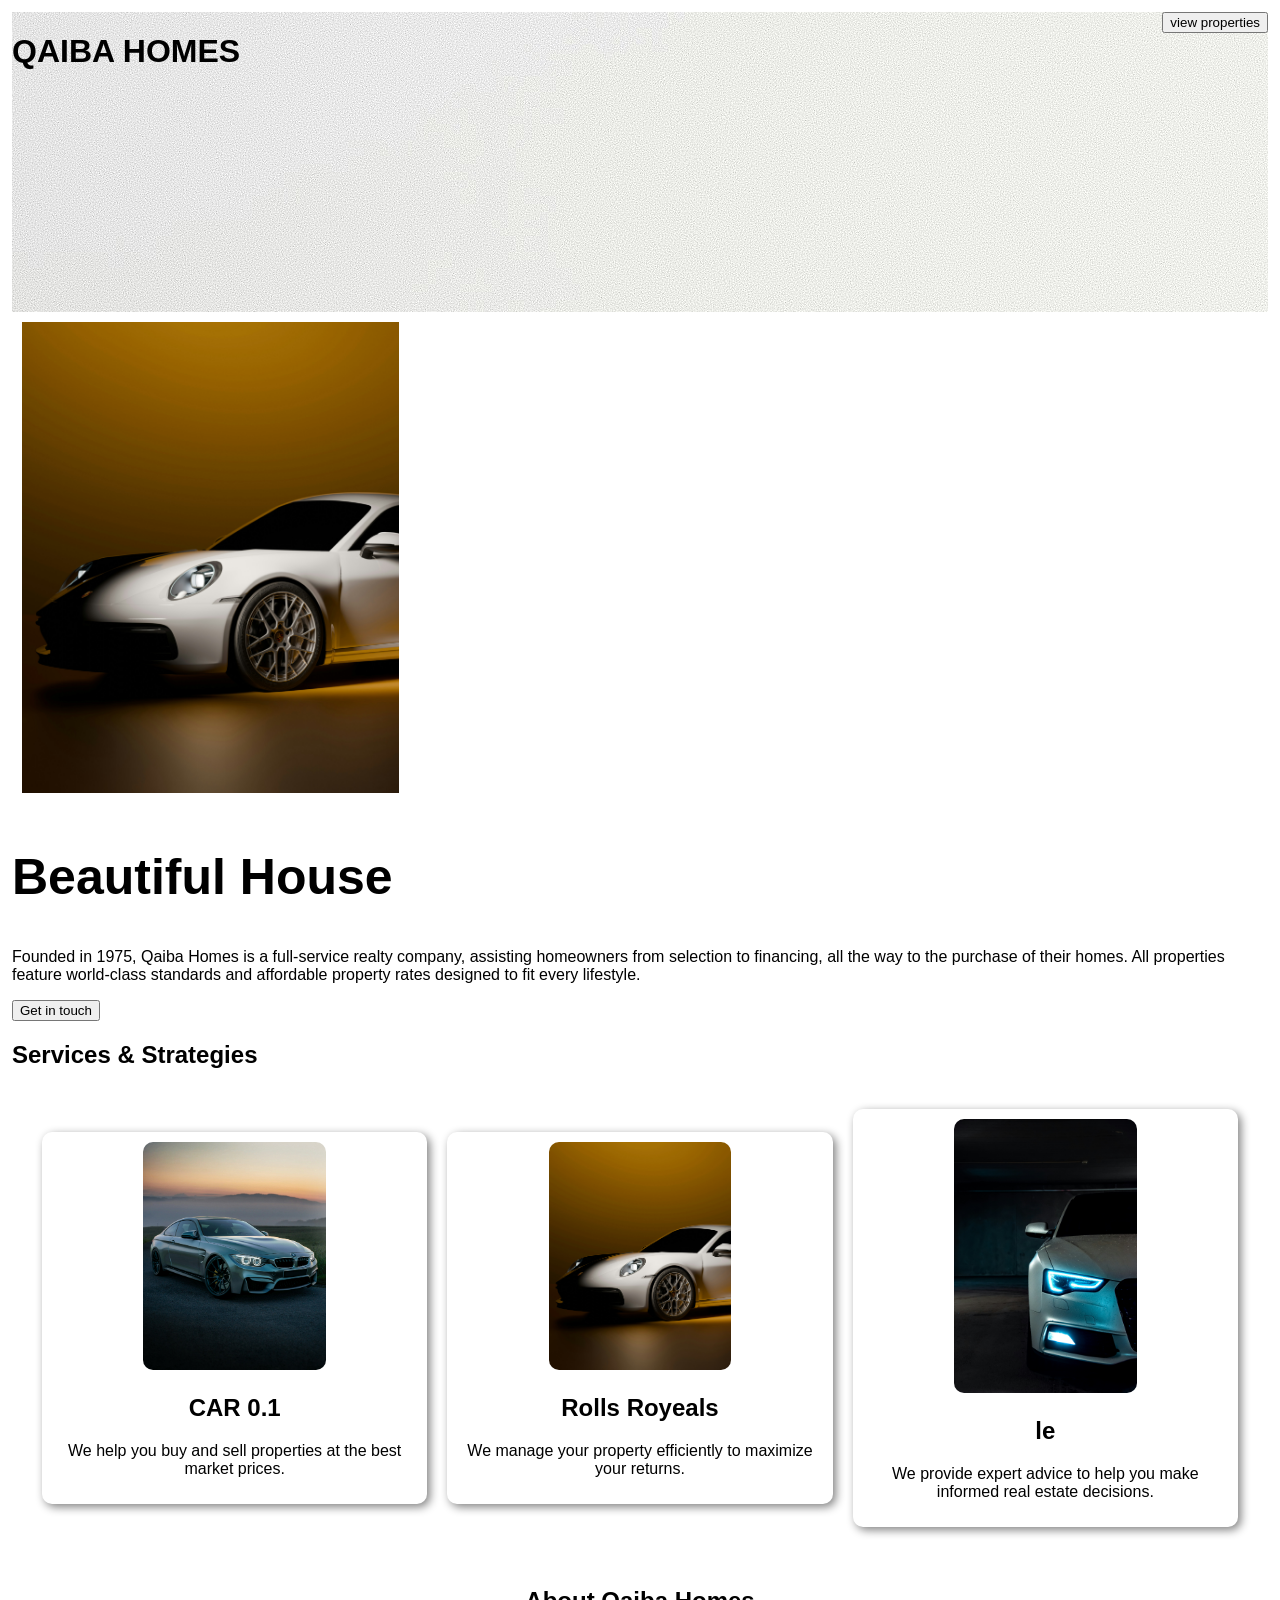
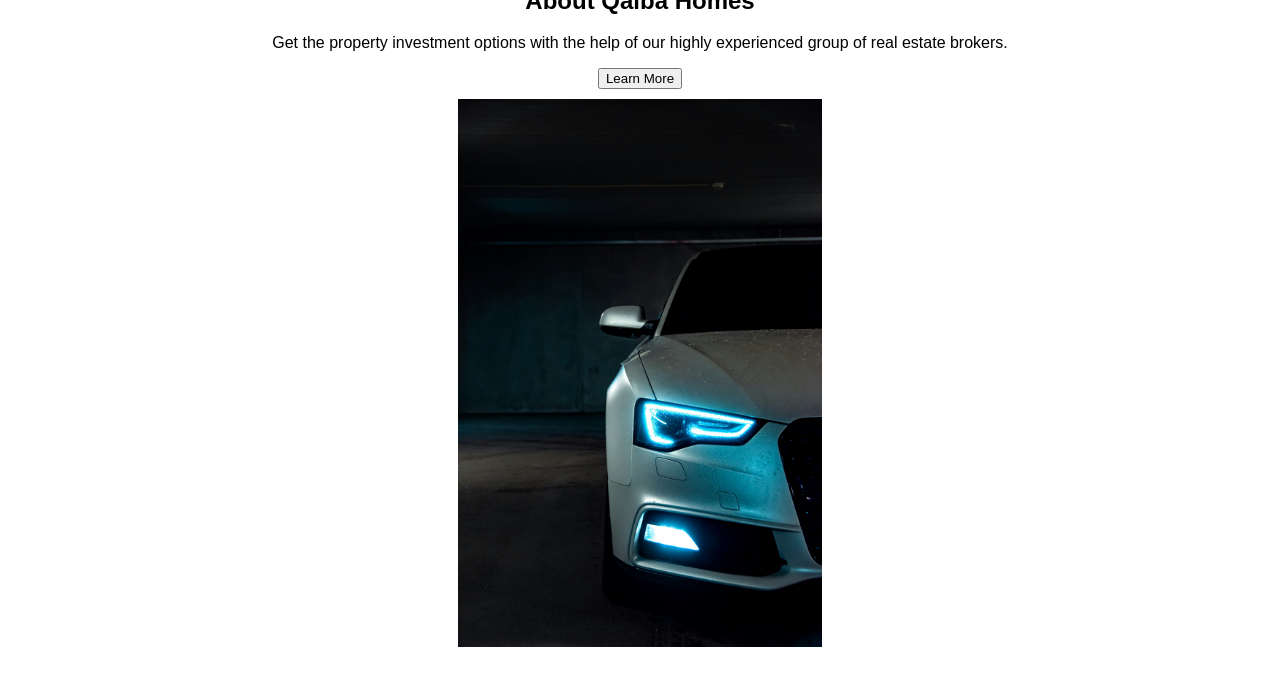
==== index.html @ deae14a1 "Fontend branch added" ====
<!DOCTYPE html>
<html lang="en">
<head>
    <meta charset="UTF-8">
    <meta name="viewport" content="width=device-width, initial-scale=1.0">
<link rel="stylesheet" href="style.css">

    <title>Document</title>
</head>
<body >
       <div class="header-session">
        <div>
            <h1>QAIBA HOMES</h1>
        </div>
        <div>
            <button>view properties</button>
        </div>
       </div>
       <section class="main-session">
        <div>
            <img class="image" src="forlll-de-rad-o6XyyJ9rOXE-unsplash.jpg" alt="">
        </div>
        <div> 
            <h1>Beautiful House</h1>
            <p>Founded in 1975, Qaiba Homes is a full-service realty
company, assisting homeowners from selection to
financing, all the way to the purchase of their homes.
All properties feature world-class standards and
affordable property rates designed to fit every
lifestyle.</p>
<button>Get in touch</button>
        </div>
       </section>
       <section class="">
        <div><h1>Services & Strategies</h1></div>
    <div class="second-session">
        <div class="card">
            <img class="card-img" src="josh-berquist-_4sWbzH5fp8-unsplash.jpg" alt="">
            <h2>CAR 0.1</h2>
            <p>We help you buy and sell properties at the best market prices.</p>
        </div>
        <div class="card">
            <img class="card-img" src="forlll-de-rad-o6XyyJ9rOXE-unsplash.jpg" alt="">
            <h2>Rolls Royeals</h2>
            <p>We manage your property efficiently to maximize your returns.</p>
        </div>
        <div class="card">
            <img class="card-img" src="olav-tvedt--oVaYMgBMbs-unsplash.jpg" alt="">
            <h2>le</h2>
            <p>We provide expert advice to help you make informed real estate decisions.</p>
        </div>
    </div>  
    </section>
    <section>
        <div class="third-session">
            <div>
                <h1>About Qaiba Homes</h1>
                <p>Get the property
investment options with
the help of our highly
experienced group of
real estate brokers.</p>
                <button>Learn More</button>
            </div>
            <div>
                <img class="image" src="olav-tvedt--oVaYMgBMbs-unsplash.jpg" alt="">
    </section>
    
</body>
</html>
---- style.css ----
body{
    margin: 6px;
    padding: 6px;
   
    font-family: Arial, Helvetica, sans-serif;
}
.header-session{
    display: flex;
    background-image: url(kristaps-ungurs-62AHXz-O2rc-unsplash.jpg);
    justify-content: space-between;
 
    flex-wrap: wrap;
    height: 300px;

    
}
.image{
    width: 30%;
    height: 50%;
    margin: 10px;
}
.main-session{
    display: flex;
    justify-content: center;
    align-items: center;
    justify-content: space-around;
    flex-wrap: wrap;
    
}
.main-session h1{
    font-size: 50px;
}
.second-session{
  display: grid;
    justify-content: center;
    align-items: center;
 grid-template-columns: repeat(3, 1fr);
    text-align: center;
    margin: 10px;
    padding: 10px;
    
}
.card{
    box-shadow: 3px 3px 10px grey;
    margin: 10px;
    padding: 10px;
    border-radius: 10px;
    justify-content: center ;
    align-items: center;
}
.card img{
    width: 50%;
    height: 50%;
    border-radius: 10px;
}
.third-session{
    display: flex;
    justify-content: center;
    align-items: center;
    flex-wrap: wrap;
    text-align: center;
    margin: 10px;
    padding: 10px;
}
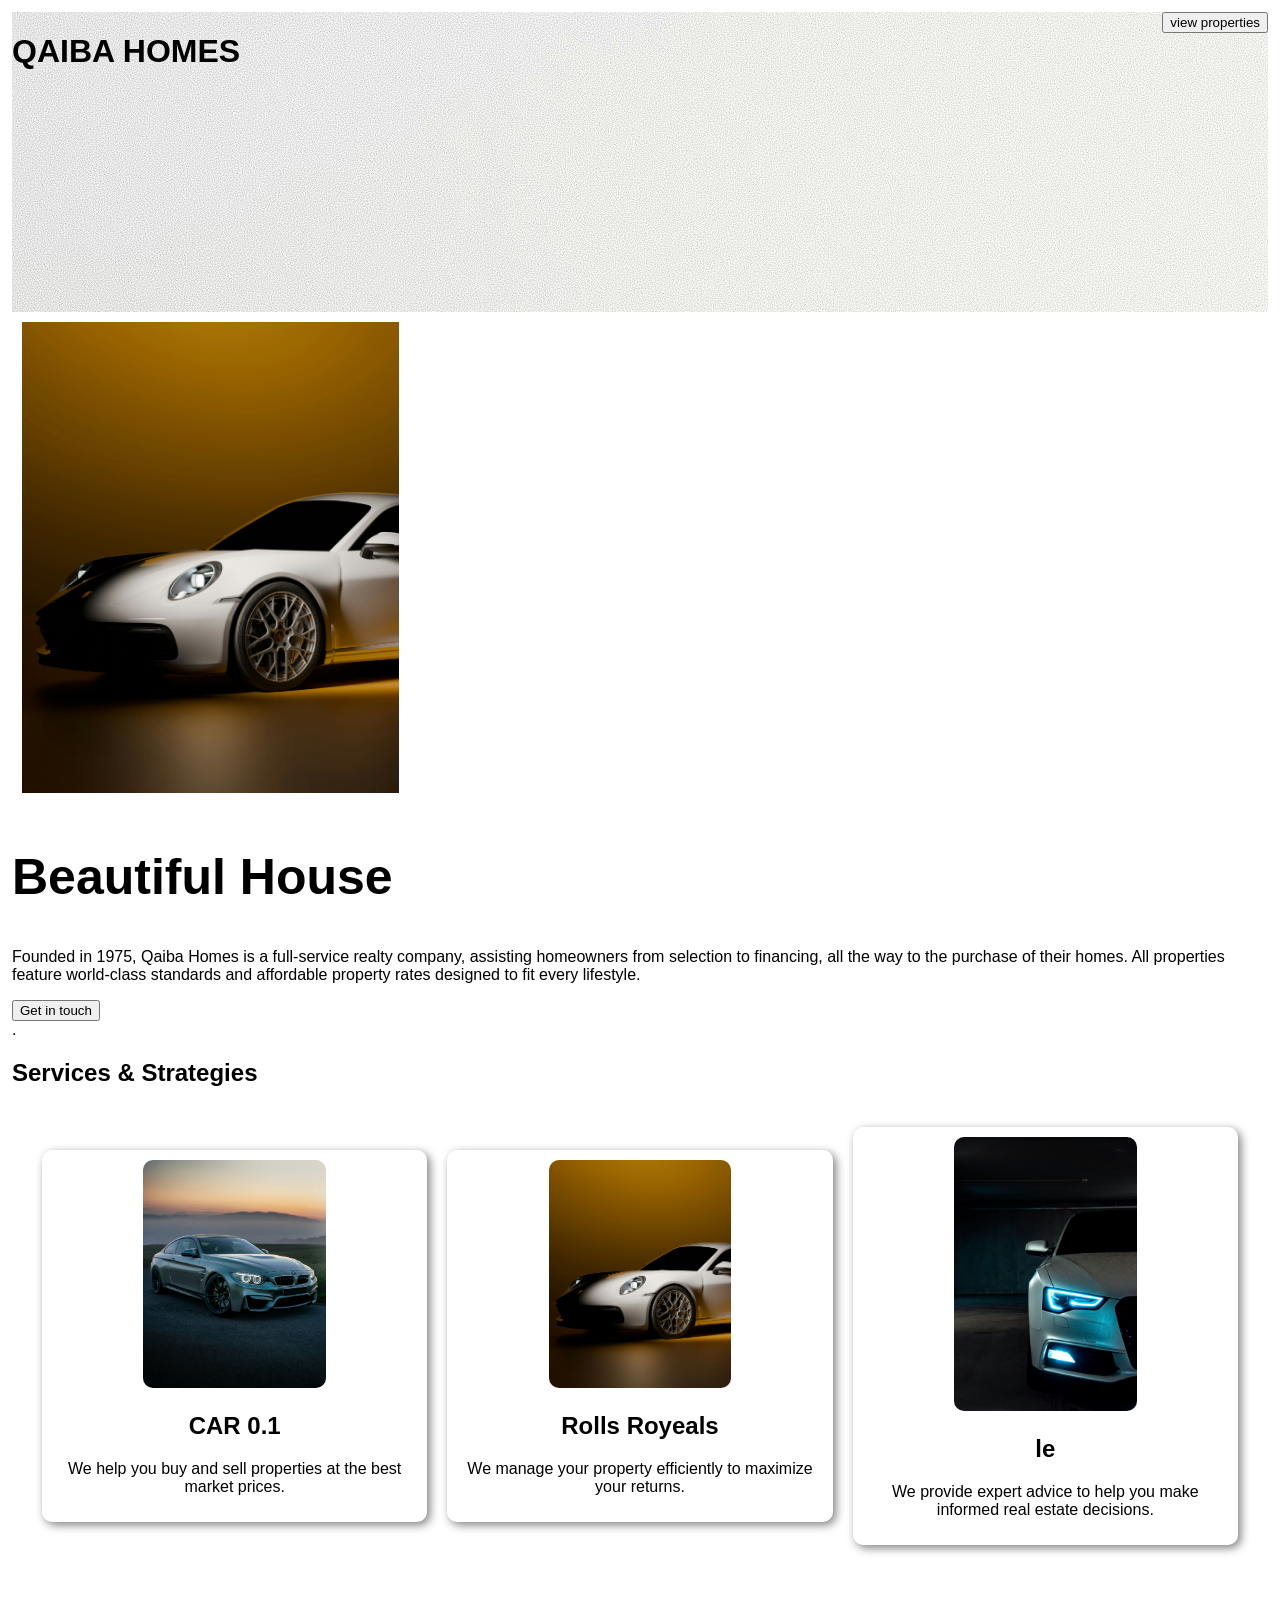
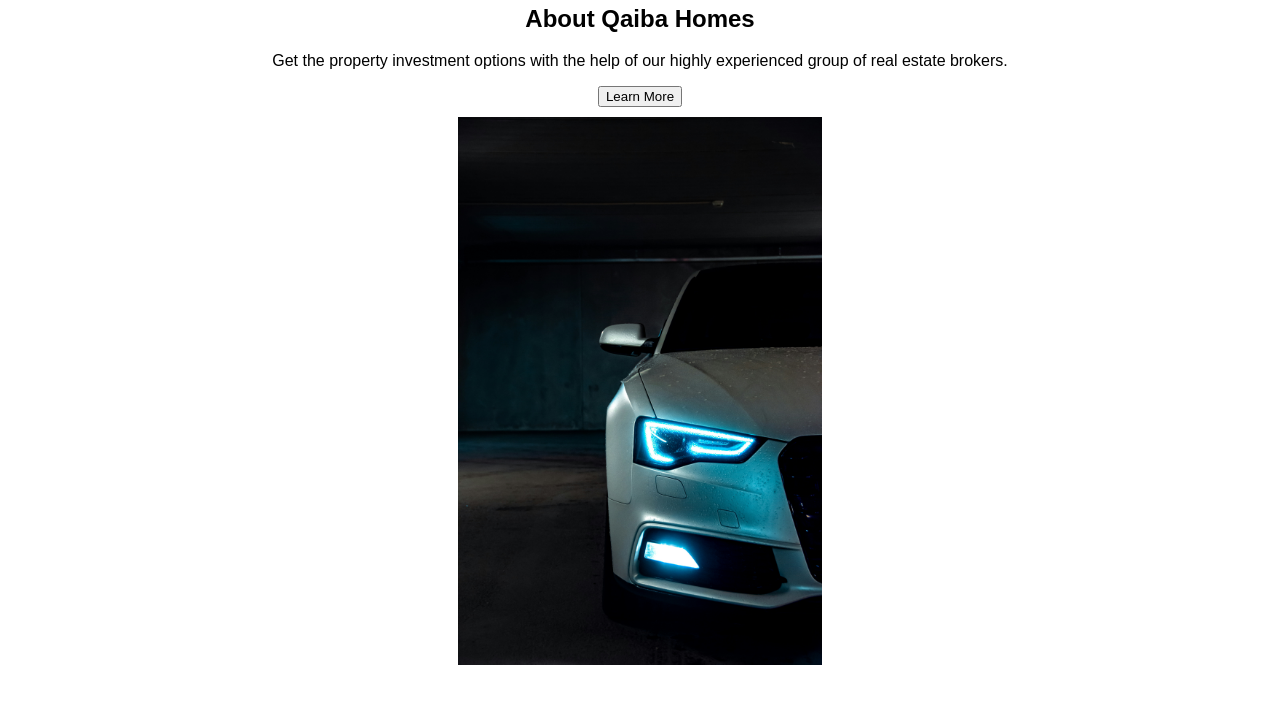
==== commit 1299a798: "done" ====
--- a/index.html
+++ b/index.html
@@ -30,7 +30,7 @@
 lifestyle.</p>
 <button>Get in touch</button>
         </div>
-       </section>
+       </section>.
        <section class="">
         <div><h1>Services & Strategies</h1></div>
     <div class="second-session">
--- a/style.css
+++ b/style.css
@@ -47,6 +47,7 @@
     border-radius: 10px;
     justify-content: center ;
     align-items: center;
+   
 }
 .card img{
     width: 50%;
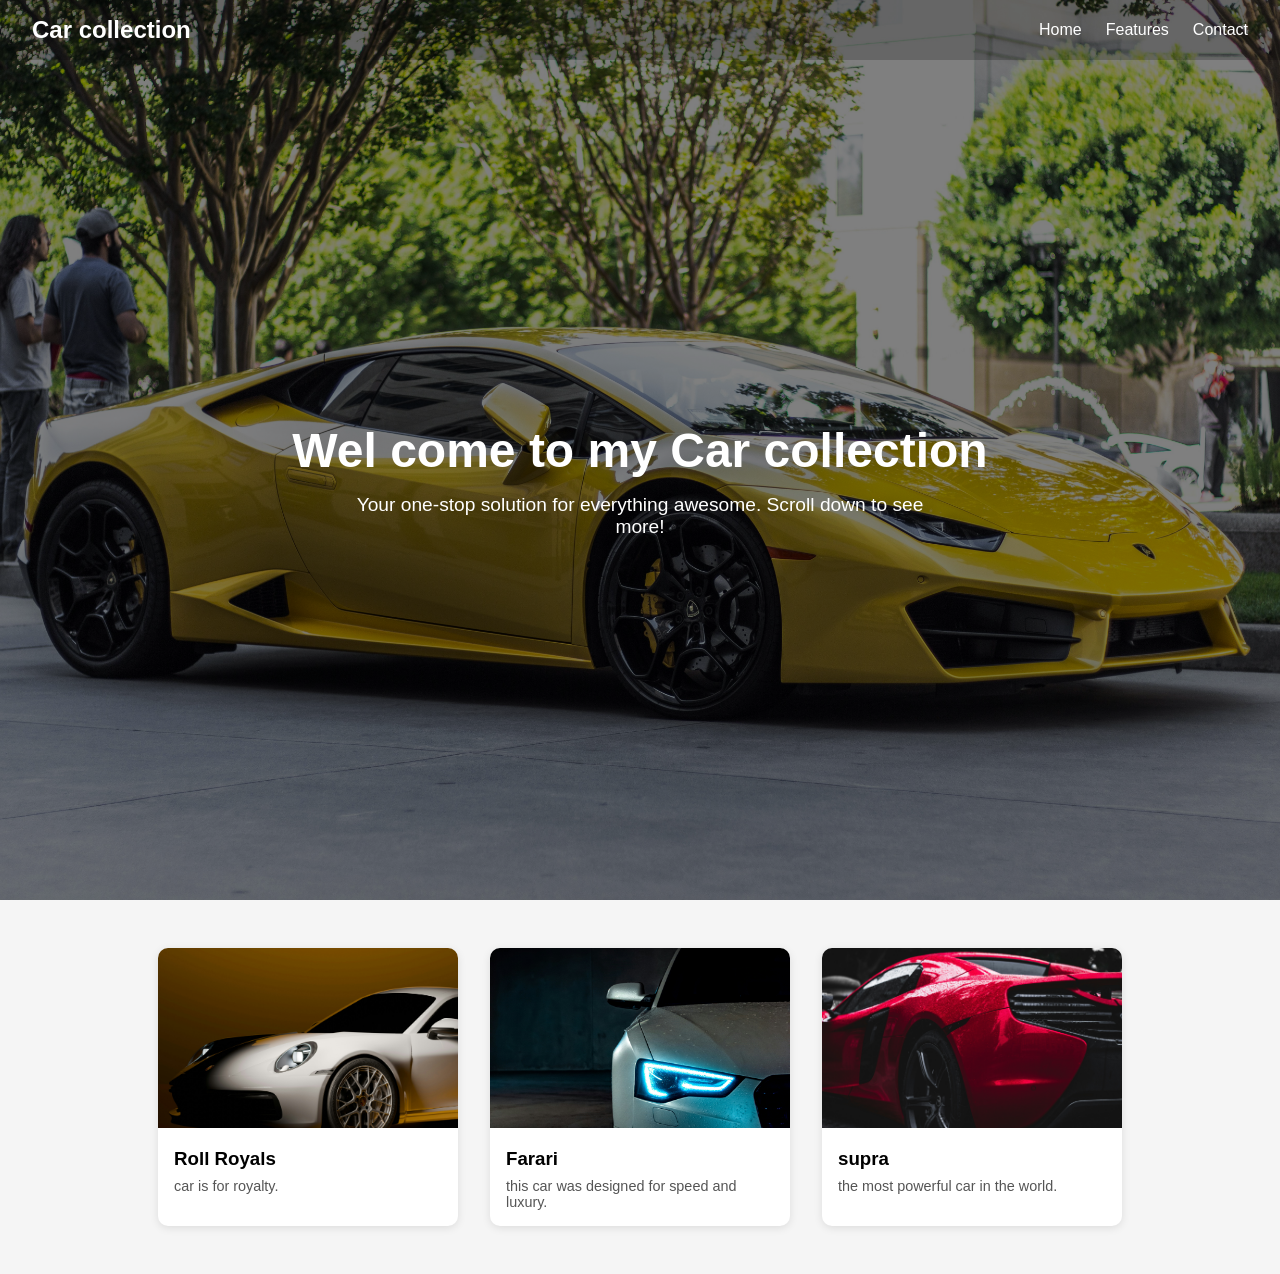
==== commit e2be6978: "change everything" ====
--- a/index.html
+++ b/index.html
@@ -1,70 +1,55 @@
 <!DOCTYPE html>
 <html lang="en">
 <head>
-    <meta charset="UTF-8">
-    <meta name="viewport" content="width=device-width, initial-scale=1.0">
-<link rel="stylesheet" href="style.css">
+  <meta charset="UTF-8" />
+  <meta name="viewport" content="width=device-width, initial-scale=1.0"/>
+  <link rel="stylesheet" href="style.css" />
+  <title>Simple Landing Page</title>
+ 
+</head>
+<body>
 
-    <title>Document</title>
-</head>
-<body >
-       <div class="header-session">
-        <div>
-            <h1>QAIBA HOMES</h1>
-        </div>
-        <div>
-            <button>view properties</button>
-        </div>
-       </div>
-       <section class="main-session">
-        <div>
-            <img class="image" src="forlll-de-rad-o6XyyJ9rOXE-unsplash.jpg" alt="">
-        </div>
-        <div> 
-            <h1>Beautiful House</h1>
-            <p>Founded in 1975, Qaiba Homes is a full-service realty
-company, assisting homeowners from selection to
-financing, all the way to the purchase of their homes.
-All properties feature world-class standards and
-affordable property rates designed to fit every
-lifestyle.</p>
-<button>Get in touch</button>
-        </div>
-       </section>.
-       <section class="">
-        <div><h1>Services & Strategies</h1></div>
-    <div class="second-session">
-        <div class="card">
-            <img class="card-img" src="josh-berquist-_4sWbzH5fp8-unsplash.jpg" alt="">
-            <h2>CAR 0.1</h2>
-            <p>We help you buy and sell properties at the best market prices.</p>
-        </div>
-        <div class="card">
-            <img class="card-img" src="forlll-de-rad-o6XyyJ9rOXE-unsplash.jpg" alt="">
-            <h2>Rolls Royeals</h2>
-            <p>We manage your property efficiently to maximize your returns.</p>
-        </div>
-        <div class="card">
-            <img class="card-img" src="olav-tvedt--oVaYMgBMbs-unsplash.jpg" alt="">
-            <h2>le</h2>
-            <p>We provide expert advice to help you make informed real estate decisions.</p>
-        </div>
-    </div>  
-    </section>
-    <section>
-        <div class="third-session">
-            <div>
-                <h1>About Qaiba Homes</h1>
-                <p>Get the property
-investment options with
-the help of our highly
-experienced group of
-real estate brokers.</p>
-                <button>Learn More</button>
-            </div>
-            <div>
-                <img class="image" src="olav-tvedt--oVaYMgBMbs-unsplash.jpg" alt="">
-    </section>
-    
+  <div class="hero">
+    <nav>
+      <div class="logo">Car collection</div>
+      <ul>
+        <li><a href="#">Home</a></li>
+        <li><a href="#">Features</a></li>
+        <li><a href="#">Contact</a></li>
+      </ul>
+    </nav>
+
+    <div class="hero-text">
+      <h1>Wel come to my Car collection</h1>
+      <p>Your one-stop solution for everything awesome. Scroll down to see more!</p>
+    </div>
+  </div>
+
+  <section class="cards">
+    <div class="card">
+      <img src="forlll-de-rad-o6XyyJ9rOXE-unsplash.jpg" alt="Tech">
+      <div class="card-body">
+        <h3>Roll Royals</h3>
+        <p>car is for royalty.</p>
+      </div>
+    </div>
+
+    <div class="card">
+      <img src="olav-tvedt--oVaYMgBMbs-unsplash.jpg" alt="Travel">
+      <div class="card-body">
+        <h3>Farari</h3>
+        <p>this car was designed for speed and luxury.</p>
+      </div>
+    </div>
+
+    <div class="card">
+      <img src="yuvraj-singh-tmAynVA_ihE-unsplash.jpg" alt="Food">
+      <div class="card-body">
+        <h3>supra</h3>
+        <p>the most powerful car in the world.</p>
+      </div>
+    </div>
+  </section>
+
 </body>
-</html>+</html>
--- a/style.css
+++ b/style.css
@@ -1,65 +1,118 @@
-body{
-    margin: 6px;
-    padding: 6px;
-   
-    font-family: Arial, Helvetica, sans-serif;
-}
-.header-session{
-    display: flex;
-    background-image: url(kristaps-ungurs-62AHXz-O2rc-unsplash.jpg);
-    justify-content: space-between;
- 
-    flex-wrap: wrap;
-    height: 300px;
 
-    
-}
-.image{
-    width: 30%;
-    height: 50%;
-    margin: 10px;
-}
-.main-session{
-    display: flex;
-    justify-content: center;
-    align-items: center;
-    justify-content: space-around;
-    flex-wrap: wrap;
-    
-}
-.main-session h1{
-    font-size: 50px;
-}
-.second-session{
-  display: grid;
-    justify-content: center;
-    align-items: center;
- grid-template-columns: repeat(3, 1fr);
-    text-align: center;
-    margin: 10px;
-    padding: 10px;
-    
-}
-.card{
-    box-shadow: 3px 3px 10px grey;
-    margin: 10px;
-    padding: 10px;
-    border-radius: 10px;
-    justify-content: center ;
-    align-items: center;
-   
-}
-.card img{
-    width: 50%;
-    height: 50%;
-    border-radius: 10px;
-}
-.third-session{
-    display: flex;
-    justify-content: center;
-    align-items: center;
-    flex-wrap: wrap;
-    text-align: center;
-    margin: 10px;
-    padding: 10px;
-}
+    * {
+      margin: 0;
+      padding: 0;
+      box-sizing: border-box;
+    }
+
+    body, html {
+      height: 100%;
+      font-family: 'Segoe UI', sans-serif;
+    }
+
+    /* Background image */
+    .hero {
+      background-image: url('dhiva-krishna-X16zXcbxU4U-unsplash.jpg'); /* You can replace this */
+      height: 100vh;
+      background-size: cover;
+      background-position: center;
+      color: white;
+      display: flex;
+      flex-direction: column;
+    }
+
+    /* Navbar */
+    nav {
+      background: rgba(0, 0, 0, 0.6);
+      padding: 1rem 2rem;
+      display: flex;
+      justify-content: space-between;
+      align-items: center;
+    }
+
+    nav .logo {
+      font-size: 1.5rem;
+      font-weight: bold;
+    }
+
+    nav ul {
+      list-style: none;
+      display: flex;
+      gap: 1.5rem;
+    }
+
+    nav ul li a {
+      text-decoration: none;
+      color: white;
+      font-weight: 500;
+      transition: color 0.3s;
+    }
+
+    nav ul li a:hover {
+      color: #ffd700;
+    }
+
+    /* Hero text */
+    .hero-text {
+      flex: 1;
+      display: flex;
+      flex-direction: column;
+      justify-content: center;
+      align-items: center;
+      text-align: center;
+      background: rgba(0, 0, 0, 0.5);
+      padding: 2rem;
+    }
+
+    .hero-text h1 {
+      font-size: 3rem;
+      margin-bottom: 1rem;
+    }
+
+    .hero-text p {
+      font-size: 1.2rem;
+      max-width: 600px;
+    }
+
+    /* Cards section */
+    .cards {
+      display: flex;
+      flex-wrap: wrap;
+      justify-content: center;
+      padding: 3rem 2rem;
+      background: #f5f5f5;
+      gap: 2rem;
+    }
+
+    .card {
+      background: white;
+      width: 300px;
+      border-radius: 10px;
+      box-shadow: 0 2px 8px rgba(0,0,0,0.1);
+      overflow: hidden;
+      transition: transform 0.3s;
+    }
+
+    .card:hover {
+      transform: translateY(-5px);
+    }
+
+    .card img {
+      width: 100%;
+      height: 180px;
+      object-fit: cover;
+    }
+
+    .card-body {
+      padding: 1rem;
+    }
+
+    .card-body h3 {
+      margin-bottom: 0.5rem;
+    }
+
+    .card-body p {
+      font-size: 0.9rem;
+      color: #555;
+    }
+  
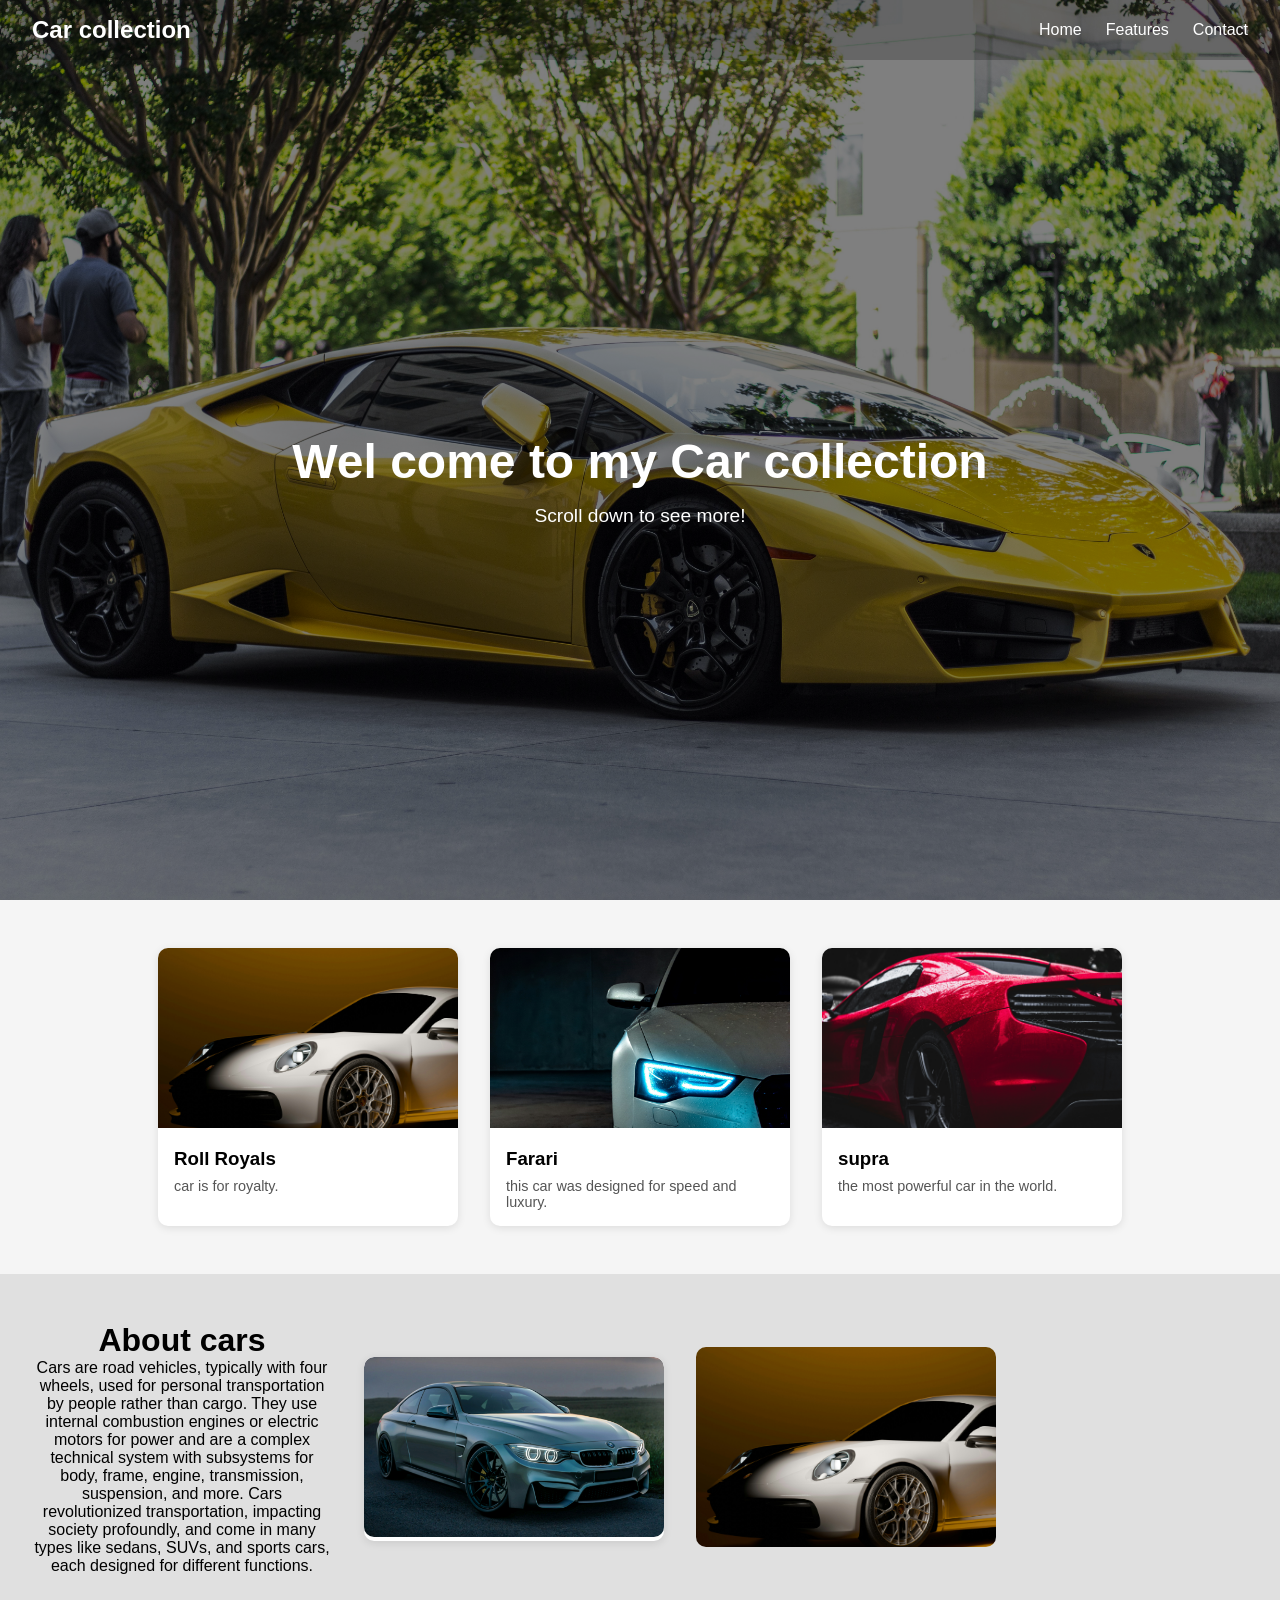
==== commit 01abc0ee: "changes" ====
--- a/index.html
+++ b/index.html
@@ -21,7 +21,7 @@
 
     <div class="hero-text">
       <h1>Wel come to my Car collection</h1>
-      <p>Your one-stop solution for everything awesome. Scroll down to see more!</p>
+      <p> Scroll down to see more!</p>
     </div>
   </div>
 
@@ -50,6 +50,20 @@
       </div>
     </div>
   </section>
+  <div class="bout">
+    <div class="about-text">
+    <h1>About cars</h1>
+     <p>Cars are road vehicles, typically with four wheels, used for personal transportation by people rather than cargo. They use internal combustion engines or electric motors for power and are a complex technical system with subsystems for body, frame, engine, transmission, suspension, and more. Cars revolutionized transportation, impacting society profoundly, and come in many types like sedans, SUVs, and sports cars, each designed for different functions.  </p>
+
+    </div>
+    <div class="about-photo card">
+        <img class="card-image1" src="josh-berquist-_4sWbzH5fp8-unsplash.jpg " alt="" srcset="">
+    </div>
+    <div class="">
+        <img class="card-image" src="forlll-de-rad-o6XyyJ9rOXE-unsplash.jpg" alt="" srcset="">
+    </div>
+ 
+  </div>
 
 </body>
 </html>
--- a/style.css
+++ b/style.css
@@ -115,4 +115,37 @@
       font-size: 0.9rem;
       color: #555;
     }
-  +
+  section.about img{
+    width: 300px;
+    height: 200px;
+    border-radius: 10px;
+    object-fit: cover;
+  }
+  .bout{
+   
+    display: flex;
+        flex-direction: row;
+      align-items: center;
+      gap: 2rem;
+      padding: 3rem 2rem;
+      background: #e0e0e0;
+      text-align: center;
+  }
+ .card-image{
+    width: 300px;
+    height: 200px;
+    border-radius: 10px;
+    object-fit: cover;
+ }
+   .card-image1{
+    width: 300px;
+    height: 200px;
+    border-radius: 10px;
+    object-fit: cover;
+}
+    .about-text{
+      max-width: 300px;
+    }
+   
+    
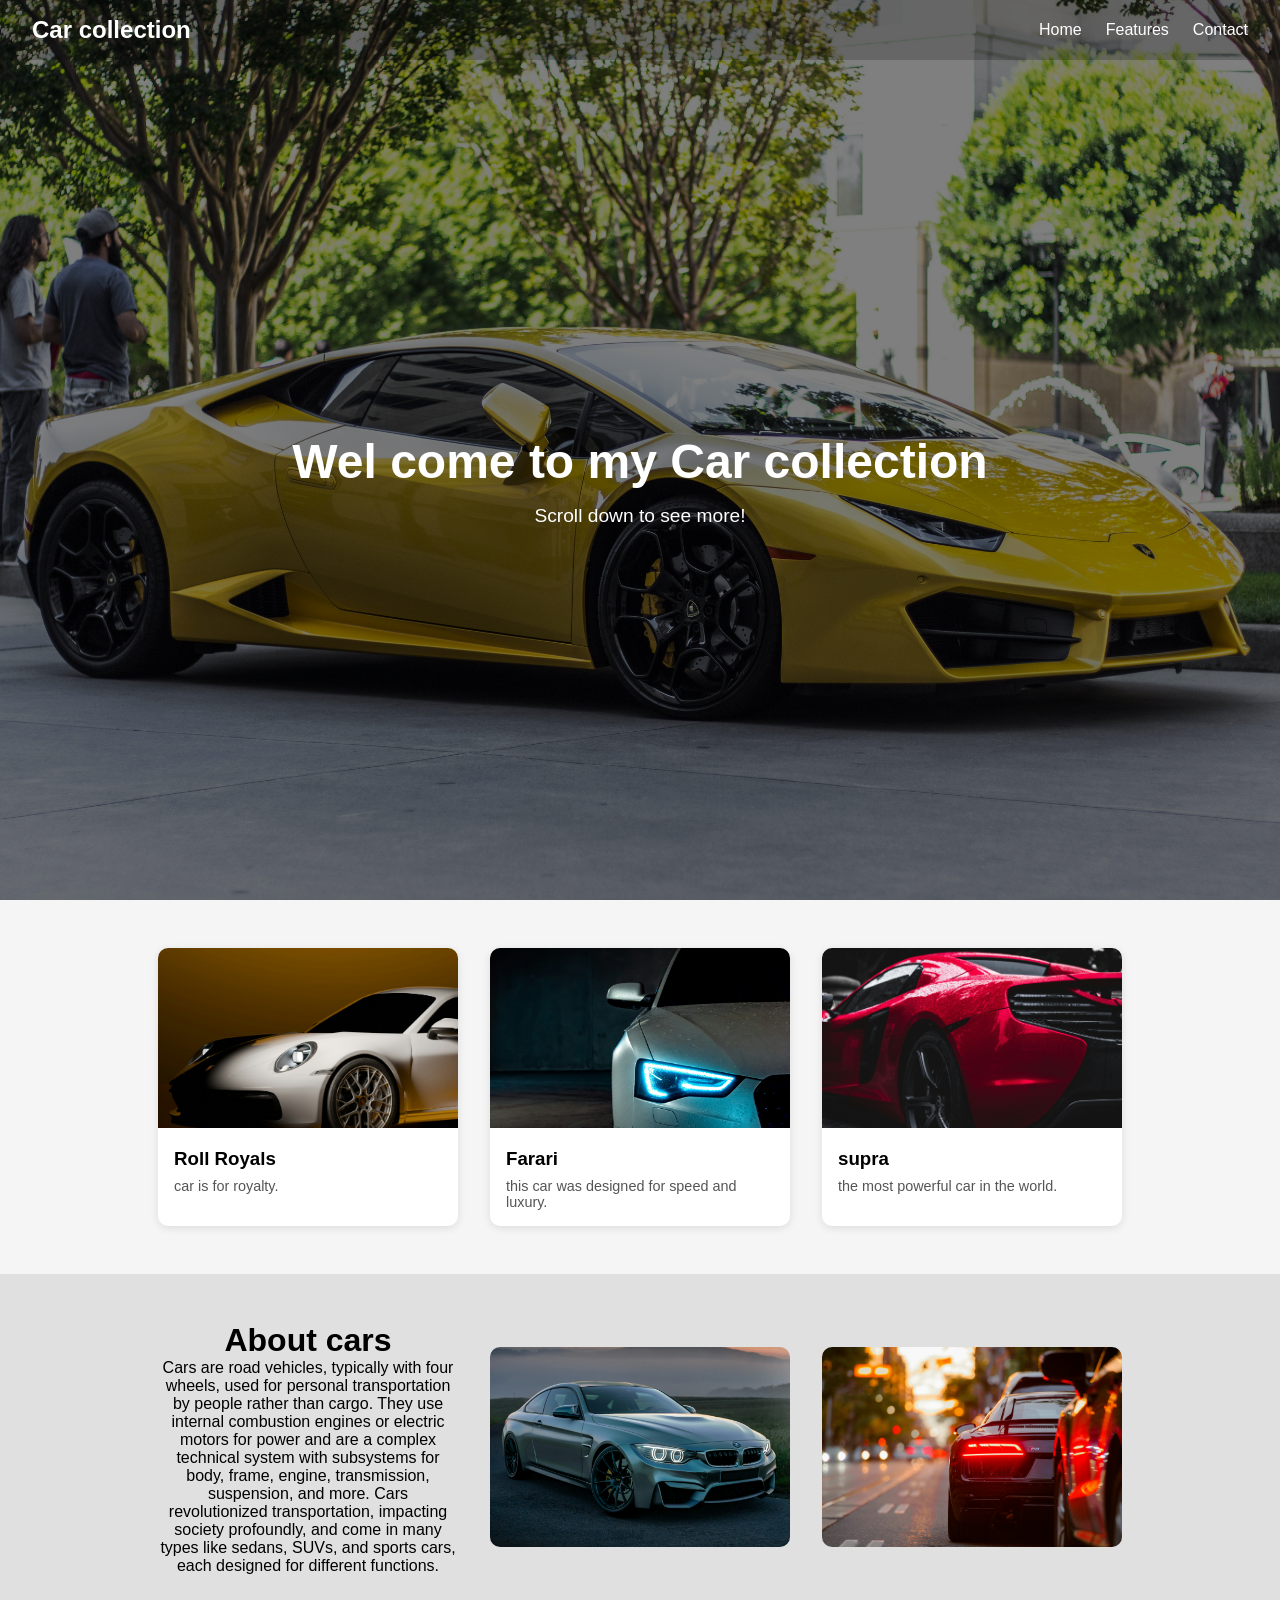
==== commit 6c061dce: "added about section" ====
--- a/index.html
+++ b/index.html
@@ -1,69 +1,78 @@
 <!DOCTYPE html>
 <html lang="en">
+
 <head>
-  <meta charset="UTF-8" />
-  <meta name="viewport" content="width=device-width, initial-scale=1.0"/>
-  <link rel="stylesheet" href="style.css" />
-  <title>Simple Landing Page</title>
- 
+    <meta charset="UTF-8" />
+    <meta name="viewport" content="width=device-width, initial-scale=1.0" />
+    <link rel="stylesheet" href="style.css" />
+    <title>Simple Landing Page</title>
+
 </head>
+
 <body>
 
-  <div class="hero">
-    <nav>
-      <div class="logo">Car collection</div>
-      <ul>
-        <li><a href="#">Home</a></li>
-        <li><a href="#">Features</a></li>
-        <li><a href="#">Contact</a></li>
-      </ul>
-    </nav>
+    <div class="hero">
+        <nav>
+            <div class="logo">Car collection</div>
+            <ul>
+                <li><a href="">Home</a></li>
+                <li><a href="#">Features</a></li>
+                <li><a href="#">Contact</a></li>
+            </ul>
+        </nav>
 
-    <div class="hero-text">
-      <h1>Wel come to my Car collection</h1>
-      <p> Scroll down to see more!</p>
-    </div>
-  </div>
-
-  <section class="cards">
-    <div class="card">
-      <img src="forlll-de-rad-o6XyyJ9rOXE-unsplash.jpg" alt="Tech">
-      <div class="card-body">
-        <h3>Roll Royals</h3>
-        <p>car is for royalty.</p>
-      </div>
+        <div class="hero-text">
+            <h1>Wel come to my Car collection</h1>
+            <p> Scroll down to see more!</p>
+        </div>
     </div>
 
-    <div class="card">
-      <img src="olav-tvedt--oVaYMgBMbs-unsplash.jpg" alt="Travel">
-      <div class="card-body">
-        <h3>Farari</h3>
-        <p>this car was designed for speed and luxury.</p>
-      </div>
+    <section class="cards">
+        <div class="card">
+            <img src="forlll-de-rad-o6XyyJ9rOXE-unsplash.jpg" alt="Tech">
+            <div class="card-body">
+                <h3>Roll Royals</h3>
+                <p>car is for royalty.</p>
+            </div>
+        </div>
+
+        <div class="card">
+            <img src="olav-tvedt--oVaYMgBMbs-unsplash.jpg" alt="Travel">
+            <div class="card-body">
+                <h3>Farari</h3>
+                <p>this car was designed for speed and luxury.</p>
+            </div>
+        </div>
+
+        <div class="card">
+            <img src="yuvraj-singh-tmAynVA_ihE-unsplash.jpg" alt="Food">
+            <div class="card-body">
+                <h3>supra</h3>
+                <p>the most powerful car in the world.</p>
+            </div>
+        </div>
+    </section>
+    <div class="bout about-photo">
+        <div class="about-text">
+            <h1>About cars</h1>
+            <p>Cars are road vehicles, typically with four wheels, used for personal transportation by people rather
+                than cargo. They use internal combustion engines or electric motors for power and are a complex
+                technical system with subsystems for body, frame, engine, transmission, suspension, and more. Cars
+                revolutionized transportation, impacting society profoundly, and come in many types like sedans, SUVs,
+                and sports cars, each designed for different functions. </p>
+
+        </div>
+
+        <div class="">
+            <img class="card-image1" src="josh-berquist-_4sWbzH5fp8-unsplash.jpg " alt="" srcset="">
+        </div>
+        <div class="">
+            <img class="card-image" src="evgeny-tchebotarev-aiwuLjLPFnU-unsplash.jpg" alt="" srcset="">
+        </div>
+
+    </div>
     </div>
 
-    <div class="card">
-      <img src="yuvraj-singh-tmAynVA_ihE-unsplash.jpg" alt="Food">
-      <div class="card-body">
-        <h3>supra</h3>
-        <p>the most powerful car in the world.</p>
-      </div>
-    </div>
-  </section>
-  <div class="bout">
-    <div class="about-text">
-    <h1>About cars</h1>
-     <p>Cars are road vehicles, typically with four wheels, used for personal transportation by people rather than cargo. They use internal combustion engines or electric motors for power and are a complex technical system with subsystems for body, frame, engine, transmission, suspension, and more. Cars revolutionized transportation, impacting society profoundly, and come in many types like sedans, SUVs, and sports cars, each designed for different functions.  </p>
+</body>
 
-    </div>
-    <div class="about-photo card">
-        <img class="card-image1" src="josh-berquist-_4sWbzH5fp8-unsplash.jpg " alt="" srcset="">
-    </div>
-    <div class="">
-        <img class="card-image" src="forlll-de-rad-o6XyyJ9rOXE-unsplash.jpg" alt="" srcset="">
-    </div>
- 
-  </div>
-
-</body>
-</html>
+</html>
--- a/style.css
+++ b/style.css
@@ -147,5 +147,10 @@
     .about-text{
       max-width: 300px;
     }
-   
+   .about-photo{
+    display: flex;
+    flex-wrap: wrap;
+    justify-content: center;
+    align-items: center;
+   }
     
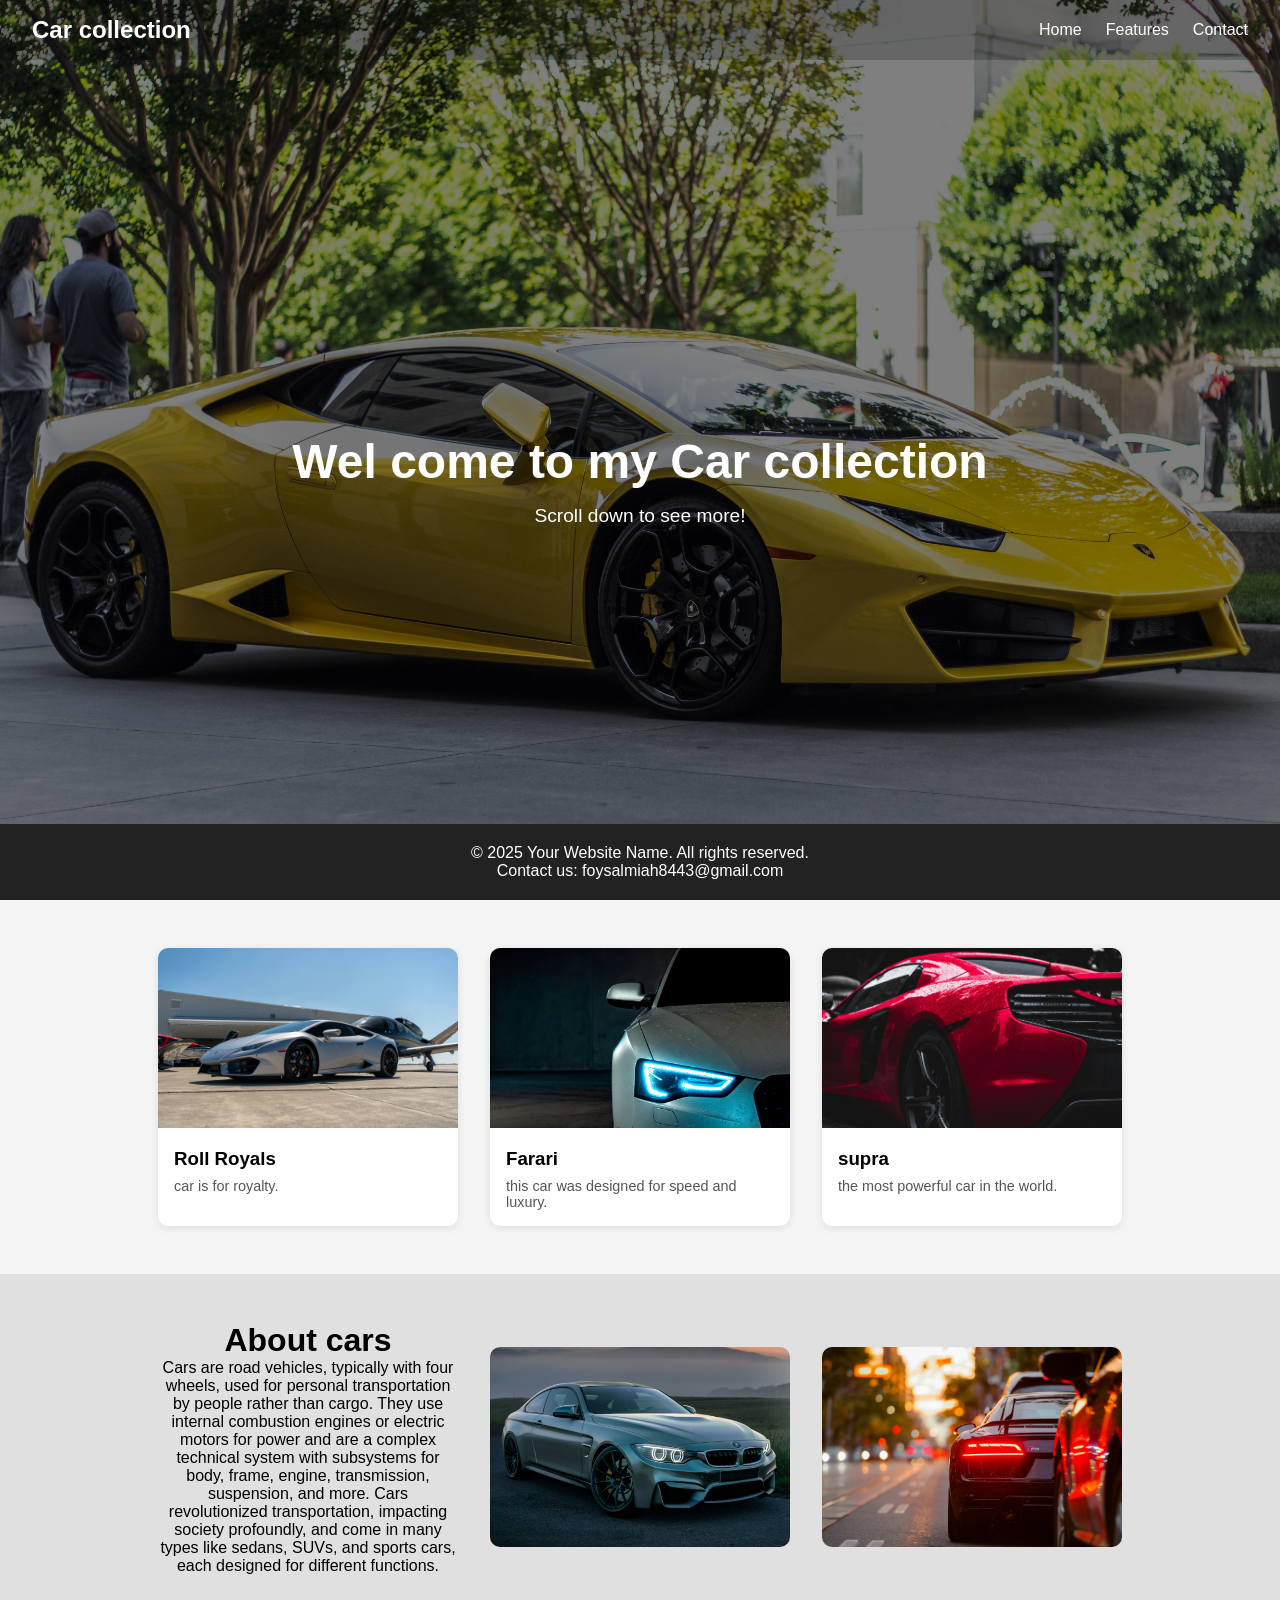
==== commit e467ff33: "done" ====
--- a/index.html
+++ b/index.html
@@ -15,9 +15,9 @@
         <nav>
             <div class="logo">Car collection</div>
             <ul>
-                <li><a href="">Home</a></li>
-                <li><a href="#">Features</a></li>
-                <li><a href="#">Contact</a></li>
+                <li><a href="index.html">Home</a></li>
+                <li><a href="Features.html">Features</a></li>
+                <li><a href="Contact.html">Contact</a></li>
             </ul>
         </nav>
 
@@ -29,7 +29,7 @@
 
     <section class="cards">
         <div class="card">
-            <img src="forlll-de-rad-o6XyyJ9rOXE-unsplash.jpg" alt="Tech">
+            <a href="Roll-Royals.html"> <img src="pic/harrison-tincher-Oqjk7KwzOd4-unsplash.jpg" alt="Tech"></a>
             <div class="card-body">
                 <h3>Roll Royals</h3>
                 <p>car is for royalty.</p>
@@ -37,7 +37,7 @@
         </div>
 
         <div class="card">
-            <img src="olav-tvedt--oVaYMgBMbs-unsplash.jpg" alt="Travel">
+            <a href="Farari-2.html"> <img src="olav-tvedt--oVaYMgBMbs-unsplash.jpg" alt="cars"></a>
             <div class="card-body">
                 <h3>Farari</h3>
                 <p>this car was designed for speed and luxury.</p>
@@ -45,7 +45,7 @@
         </div>
 
         <div class="card">
-            <img src="yuvraj-singh-tmAynVA_ihE-unsplash.jpg" alt="Food">
+            <a href="Supra.html"> <img src="yuvraj-singh-tmAynVA_ihE-unsplash.jpg" alt="car"></a>
             <div class="card-body">
                 <h3>supra</h3>
                 <p>the most powerful car in the world.</p>
@@ -64,14 +64,20 @@
         </div>
 
         <div class="">
-            <img class="card-image1" src="josh-berquist-_4sWbzH5fp8-unsplash.jpg " alt="" srcset="">
+            <a href="BMW.html"> <img class="card-image1" src="josh-berquist-_4sWbzH5fp8-unsplash.jpg " alt=""
+                    srcset=""></a>
         </div>
         <div class="">
-            <img class="card-image" src="evgeny-tchebotarev-aiwuLjLPFnU-unsplash.jpg" alt="" srcset="">
+          <a href="Farari.html">  <img class="card-image" src="evgeny-tchebotarev-aiwuLjLPFnU-unsplash.jpg" alt="" srcset=""></a>
         </div>
 
     </div>
     </div>
+    <footer>
+  <p>&copy; 2025 Your Website Name. All rights reserved.</p>
+  <p>Contact us: foysalmiah8443@gmail.com</p>
+</footer>
+
 
 </body>
 
--- a/style.css
+++ b/style.css
@@ -153,4 +153,35 @@
     justify-content: center;
     align-items: center;
    }
-    +    
+   
+   .about-in-car-pic{
+    text-align: center;
+
+    width: 70vw;
+    border: 2px solid ;
+    border-radius: 2rem;
+ 
+    
+   }
+   .About-in-second-car{
+ 
+   display: flex;
+   flex-direction: column; 
+   justify-content: center;
+   text-align: center;
+   align-items: center;
+  
+   }
+    footer {
+    background-color: #222;
+    color: white;
+    text-align: center;
+    padding: 20px;
+    position: fixed;  
+    width: 100%;
+    bottom: 0;
+  }
+
+
+  
